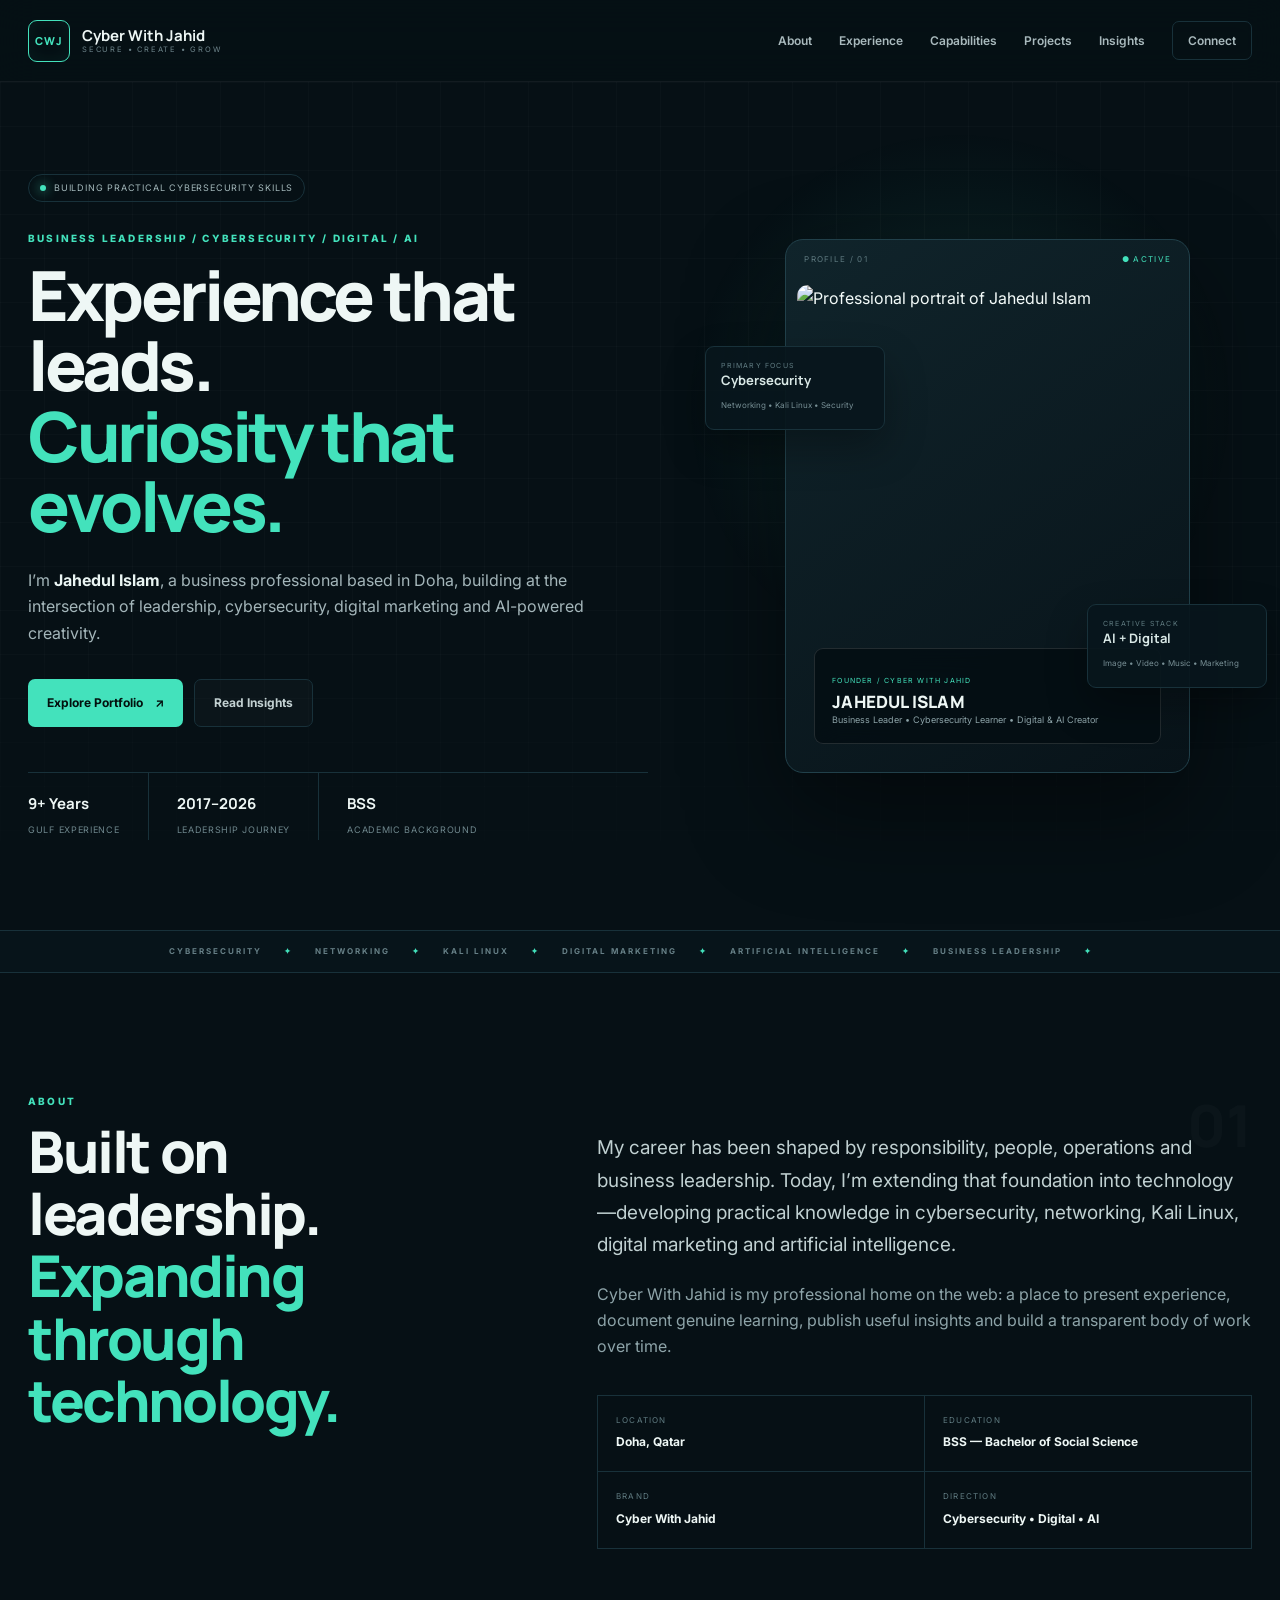
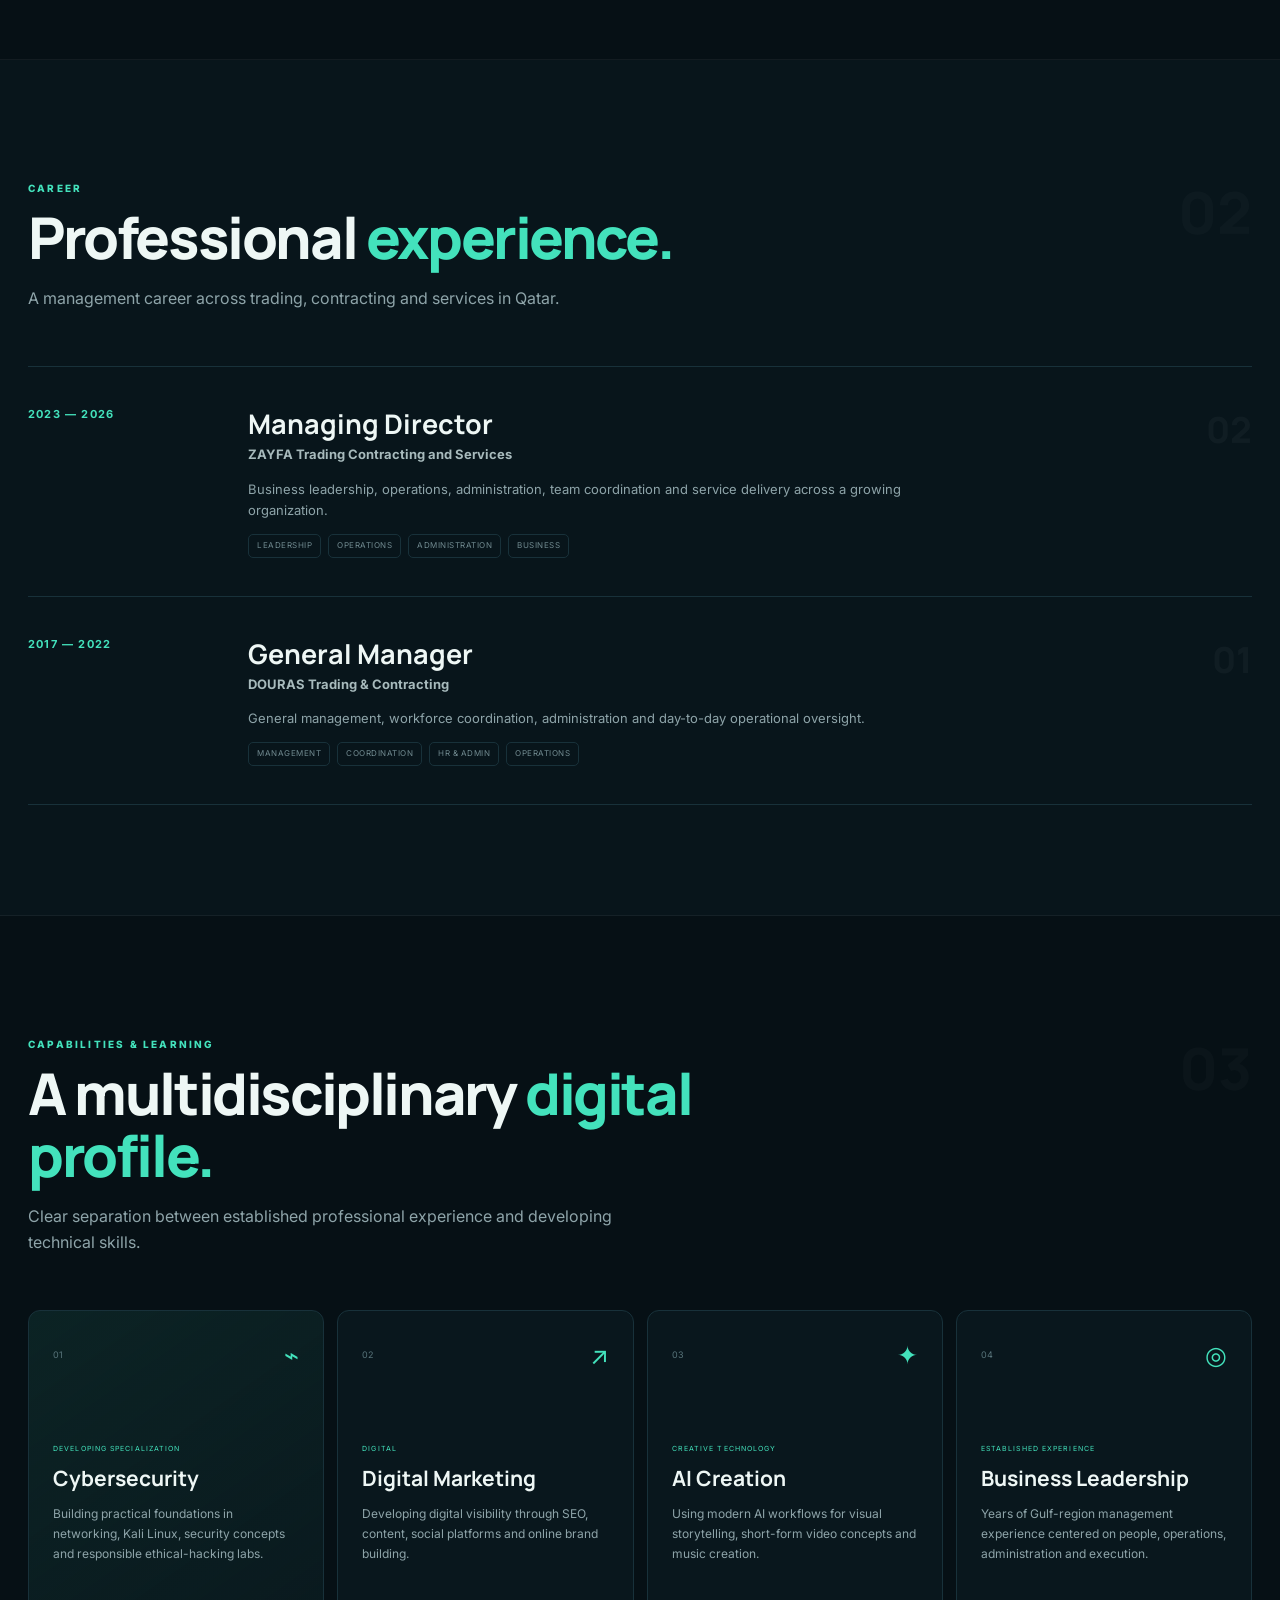
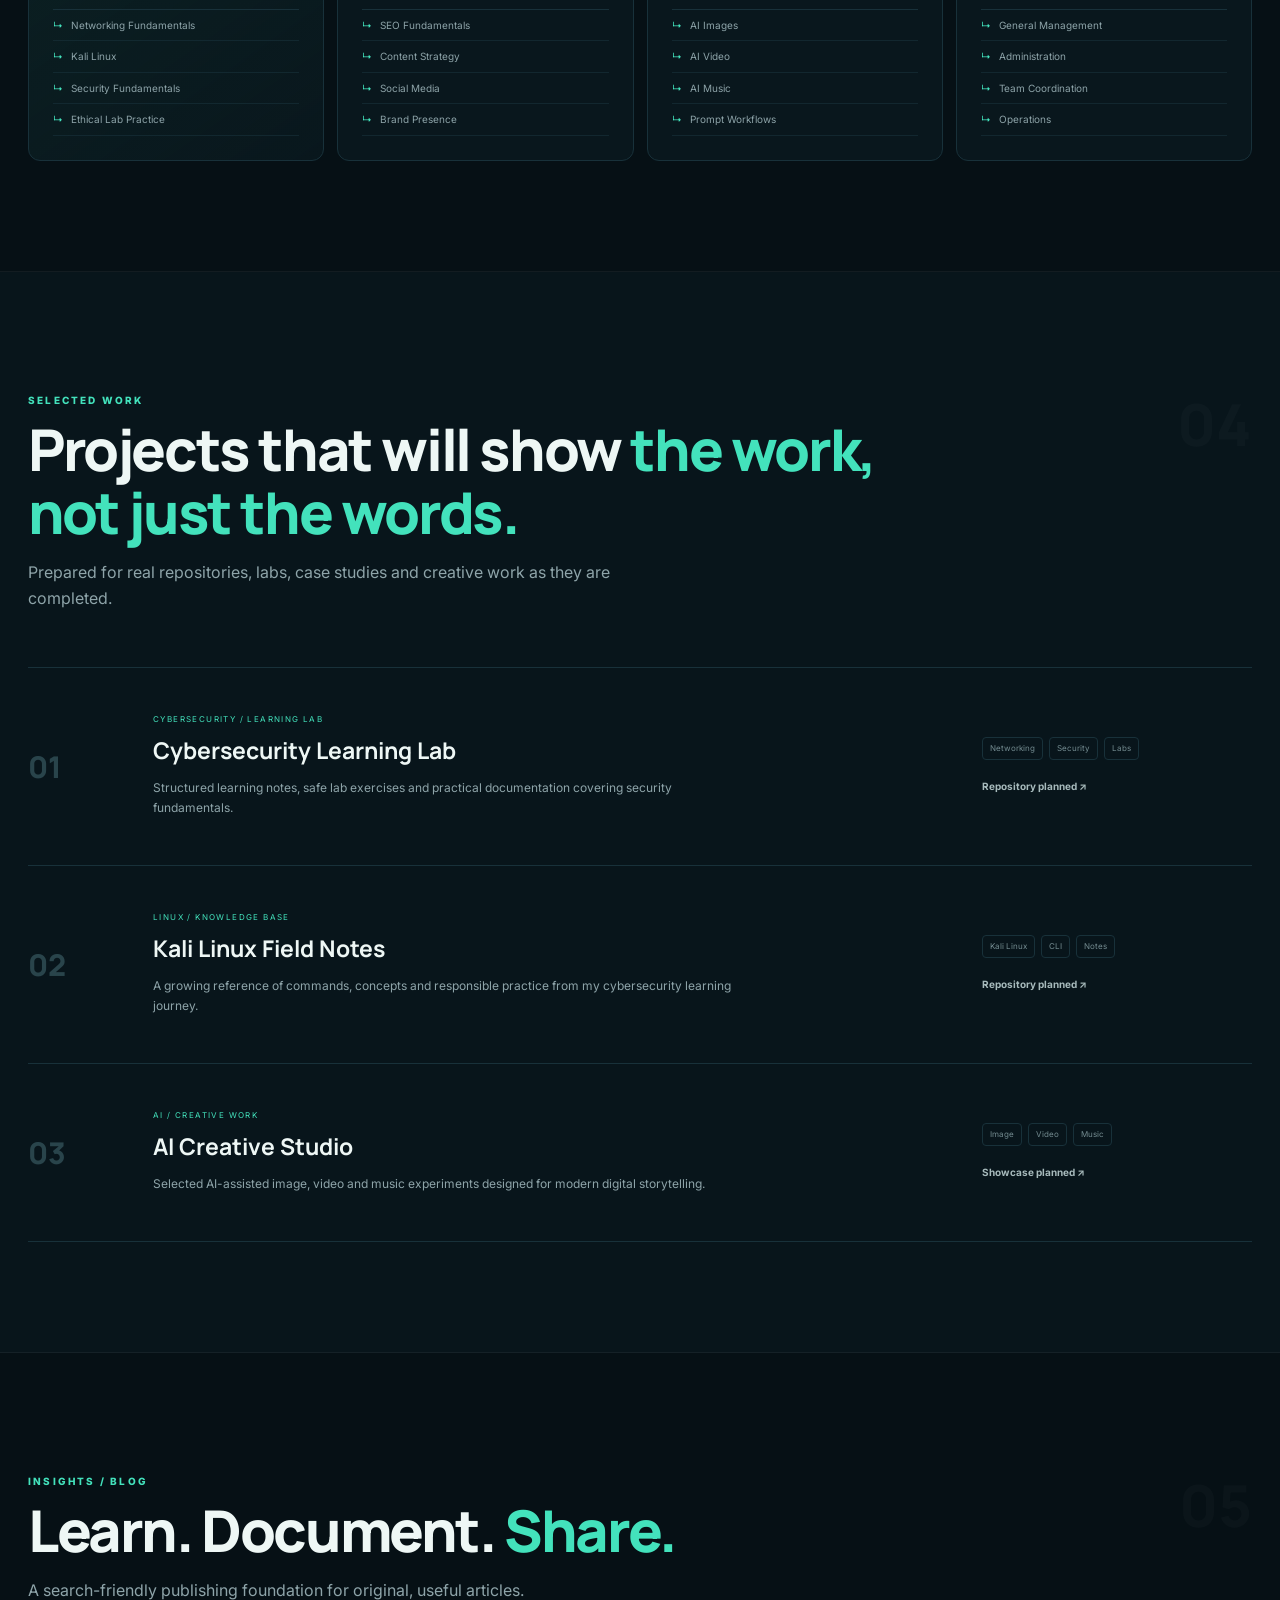
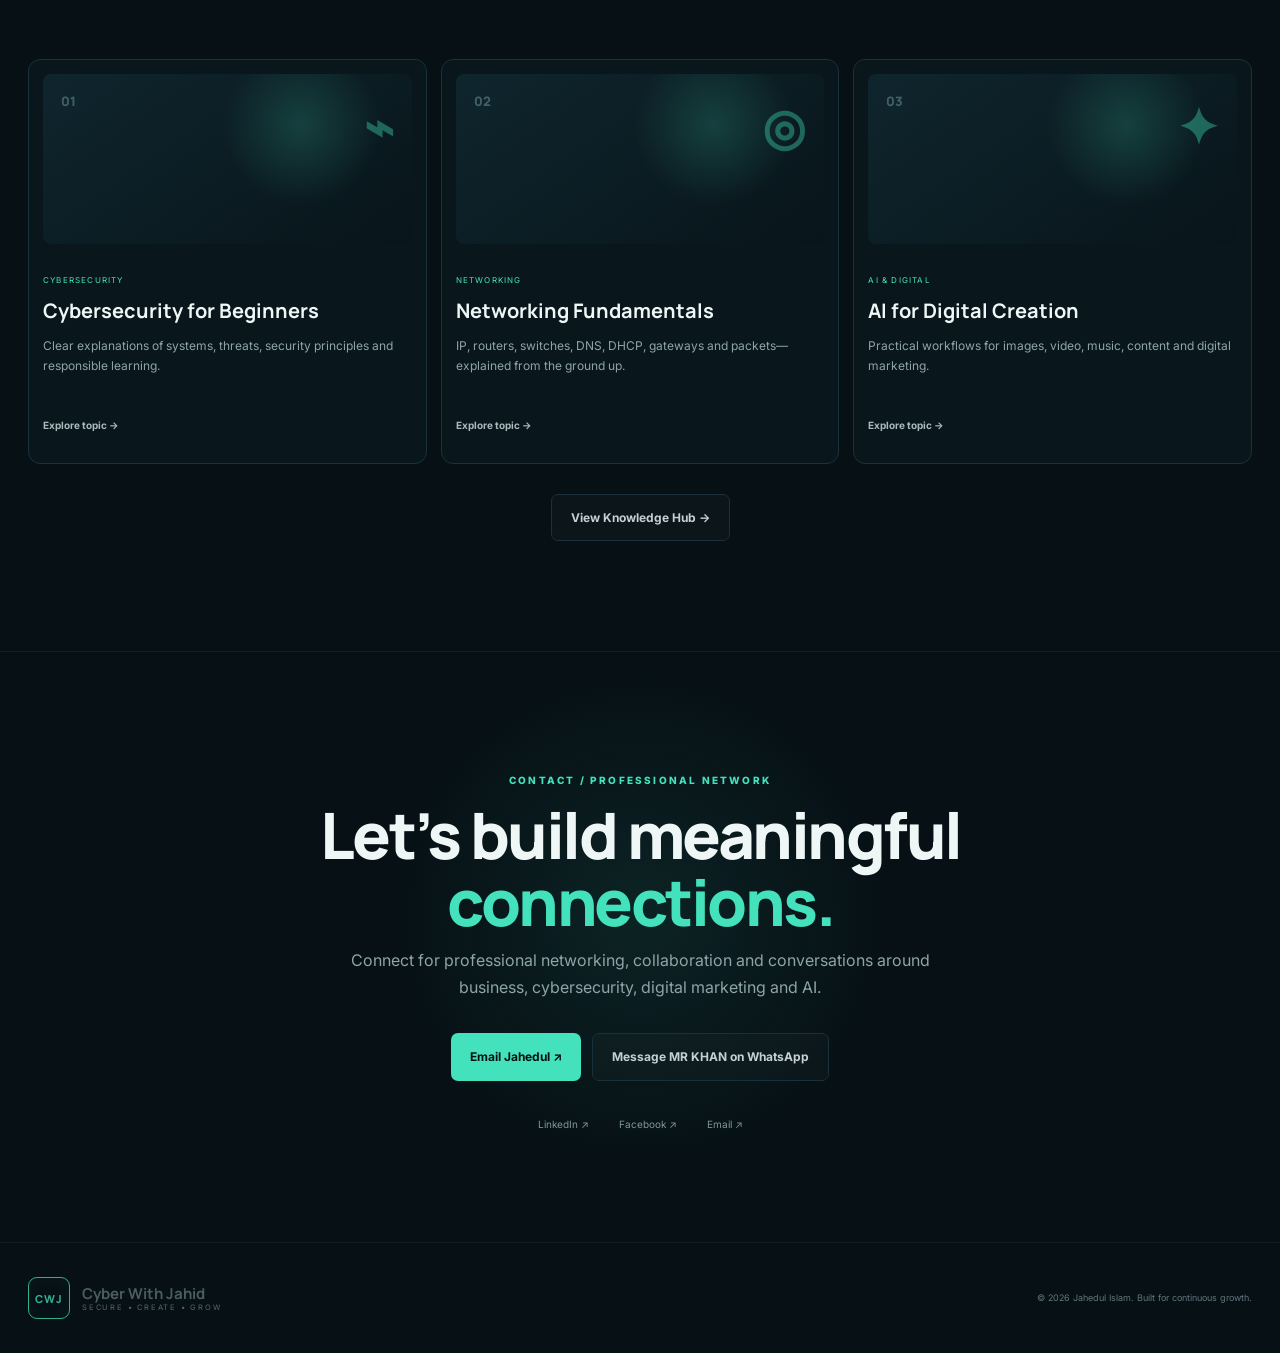
==== index.html @ 3c50b848 "Add files via upload" ====
<!doctype html>
<html lang="en">
<head>
<meta charset="utf-8">
<meta name="viewport" content="width=device-width,initial-scale=1">
<meta name="theme-color" content="#071217">
<title>Cyber With Jahid | Jahedul Islam — Business, Cybersecurity, Digital & AI</title>
<meta name="description" content="Cyber With Jahid is the professional portfolio and knowledge hub of Jahedul Islam, combining business leadership with cybersecurity learning, digital marketing and AI-powered creative work.">
<meta name="keywords" content="Cyber With Jahid, Jahedul Islam, cybersecurity, cyber security, ethical hacking learning, Kali Linux, networking, digital marketing, AI image creation, AI video creation, AI music creation, business leadership">
<meta name="author" content="Jahedul Islam">
<meta name="robots" content="index,follow,max-image-preview:large">
<meta property="og:type" content="website">
<meta property="og:title" content="Cyber With Jahid | Professional Portfolio">
<meta property="og:description" content="Business leadership. Cybersecurity learning. Digital marketing. AI-powered creation.">
<meta property="og:image" content="assets/jahedul-islam.png">
<link rel="canonical" href="https://YOUR-GITHUB-USERNAME.github.io/">
<link rel="stylesheet" href="style.css">
<script type="application/ld+json">
{"@context":"https://schema.org","@type":"Person","name":"Jahedul Islam","url":"https://YOUR-GITHUB-USERNAME.github.io/","image":"https://YOUR-GITHUB-USERNAME.github.io/assets/jahedul-islam.png","email":"mailto:mdjahidhasan1247@gmail.com","sameAs":["https://www.linkedin.com/in/jahedul-islamkhan","https://www.facebook.com/share/19UAAzh9RU/"],"knowsAbout":["Business Management","Cybersecurity","Networking","Kali Linux","Digital Marketing","Artificial Intelligence","AI Image Creation","AI Video Creation","AI Music Creation"]}
</script>
</head>
<body>
<div class="progress" id="progress"></div>
<header class="topbar">
  <a class="brand" href="#home" aria-label="Cyber With Jahid home">
    <span class="monogram">CWJ</span>
    <span class="brand-copy"><b>Cyber With Jahid</b><small>SECURE • CREATE • GROW</small></span>
  </a>
  <button class="menu" aria-label="Open navigation" aria-expanded="false">☰</button>
  <nav aria-label="Primary">
    <a href="#about">About</a><a href="#experience">Experience</a><a href="#capabilities">Capabilities</a>
    <a href="#projects">Projects</a><a href="blog.html">Insights</a><a href="#contact" class="nav-button">Connect</a>
  </nav>
</header>

<main>
<section class="hero" id="home">
  <div class="mesh"></div>
  <div class="hero-copy reveal">
    <div class="availability"><span></span> Building practical cybersecurity skills</div>
    <p class="overline">BUSINESS LEADERSHIP / CYBERSECURITY / DIGITAL / AI</p>
    <h1>Experience that leads.<br><em>Curiosity that evolves.</em></h1>
    <p class="lead">I’m <strong>Jahedul Islam</strong>, a business professional based in Doha, building at the intersection of leadership, cybersecurity, digital marketing and AI-powered creativity.</p>
    <div class="hero-actions">
      <a class="button primary" href="#projects">Explore Portfolio <span>↗</span></a>
      <a class="button ghost" href="blog.html">Read Insights</a>
    </div>
    <div class="proof">
      <div><b>9+ Years</b><span>Gulf Experience</span></div>
      <div><b>2017–2026</b><span>Leadership Journey</span></div>
      <div><b>BSS</b><span>Academic Background</span></div>
    </div>
  </div>
  <div class="visual reveal">
    <div class="frame">
      <div class="frame-top"><span>PROFILE / 01</span><span class="live">● ACTIVE</span></div>
      <img src="assets/jahedul-islam.png" alt="Professional portrait of Jahedul Islam">
      <div class="nameplate"><small>FOUNDER / CYBER WITH JAHID</small><strong>JAHEDUL ISLAM</strong><span>Business Leader • Cybersecurity Learner • Digital & AI Creator</span></div>
    </div>
    <div class="floating-card fc1"><small>PRIMARY FOCUS</small><b>Cybersecurity</b><span>Networking • Kali Linux • Security</span></div>
    <div class="floating-card fc2"><small>CREATIVE STACK</small><b>AI + Digital</b><span>Image • Video • Music • Marketing</span></div>
  </div>
</section>

<section class="ticker" aria-label="Focus areas"><div>CYBERSECURITY <i>✦</i> NETWORKING <i>✦</i> KALI LINUX <i>✦</i> DIGITAL MARKETING <i>✦</i> ARTIFICIAL INTELLIGENCE <i>✦</i> BUSINESS LEADERSHIP <i>✦</i></div></section>

<section class="section about" id="about">
  <div class="section-index">01</div>
  <div class="section-title reveal"><p class="overline">ABOUT</p><h2>Built on leadership.<br><span>Expanding through technology.</span></h2></div>
  <div class="about-content reveal">
    <p class="large-copy">My career has been shaped by responsibility, people, operations and business leadership. Today, I’m extending that foundation into technology—developing practical knowledge in cybersecurity, networking, Kali Linux, digital marketing and artificial intelligence.</p>
    <p>Cyber With Jahid is my professional home on the web: a place to present experience, document genuine learning, publish useful insights and build a transparent body of work over time.</p>
    <div class="facts">
      <div><small>LOCATION</small><b>Doha, Qatar</b></div><div><small>EDUCATION</small><b>BSS — Bachelor of Social Science</b></div>
      <div><small>BRAND</small><b>Cyber With Jahid</b></div><div><small>DIRECTION</small><b>Cybersecurity • Digital • AI</b></div>
    </div>
  </div>
</section>

<section class="section experience" id="experience">
 <div class="section-index">02</div>
 <div class="section-title reveal"><p class="overline">CAREER</p><h2>Professional <span>experience.</span></h2><p class="sub">A management career across trading, contracting and services in Qatar.</p></div>
 <div class="career reveal">
   <article><div class="career-date">2023 — 2026</div><div class="career-main"><span class="role-no">02</span><h3>Managing Director</h3><h4>ZAYFA Trading Contracting and Services</h4><p>Business leadership, operations, administration, team coordination and service delivery across a growing organization.</p><div class="chips"><span>Leadership</span><span>Operations</span><span>Administration</span><span>Business</span></div></div></article>
   <article><div class="career-date">2017 — 2022</div><div class="career-main"><span class="role-no">01</span><h3>General Manager</h3><h4>DOURAS Trading & Contracting</h4><p>General management, workforce coordination, administration and day-to-day operational oversight.</p><div class="chips"><span>Management</span><span>Coordination</span><span>HR & Admin</span><span>Operations</span></div></div></article>
 </div>
</section>

<section class="section capabilities" id="capabilities">
 <div class="section-index">03</div>
 <div class="section-title reveal"><p class="overline">CAPABILITIES & LEARNING</p><h2>A multidisciplinary <span>digital profile.</span></h2><p class="sub">Clear separation between established professional experience and developing technical skills.</p></div>
 <div class="cap-grid reveal">
  <article class="cap featured"><div class="cap-head"><span>01</span><i>⌁</i></div><small>DEVELOPING SPECIALIZATION</small><h3>Cybersecurity</h3><p>Building practical foundations in networking, Kali Linux, security concepts and responsible ethical-hacking labs.</p><ul><li>Networking Fundamentals</li><li>Kali Linux</li><li>Security Fundamentals</li><li>Ethical Lab Practice</li></ul></article>
  <article class="cap"><div class="cap-head"><span>02</span><i>↗</i></div><small>DIGITAL</small><h3>Digital Marketing</h3><p>Developing digital visibility through SEO, content, social platforms and online brand building.</p><ul><li>SEO Fundamentals</li><li>Content Strategy</li><li>Social Media</li><li>Brand Presence</li></ul></article>
  <article class="cap"><div class="cap-head"><span>03</span><i>✦</i></div><small>CREATIVE TECHNOLOGY</small><h3>AI Creation</h3><p>Using modern AI workflows for visual storytelling, short-form video concepts and music creation.</p><ul><li>AI Images</li><li>AI Video</li><li>AI Music</li><li>Prompt Workflows</li></ul></article>
  <article class="cap"><div class="cap-head"><span>04</span><i>◎</i></div><small>ESTABLISHED EXPERIENCE</small><h3>Business Leadership</h3><p>Years of Gulf-region management experience centered on people, operations, administration and execution.</p><ul><li>General Management</li><li>Administration</li><li>Team Coordination</li><li>Operations</li></ul></article>
 </div>
</section>

<section class="section projects" id="projects">
 <div class="section-index">04</div>
 <div class="section-title reveal"><p class="overline">SELECTED WORK</p><h2>Projects that will show <span>the work, not just the words.</span></h2><p class="sub">Prepared for real repositories, labs, case studies and creative work as they are completed.</p></div>
 <div class="project-list reveal">
  <article><div class="project-number">01</div><div><small>CYBERSECURITY / LEARNING LAB</small><h3>Cybersecurity Learning Lab</h3><p>Structured learning notes, safe lab exercises and practical documentation covering security fundamentals.</p></div><div class="project-meta"><span>Networking</span><span>Security</span><span>Labs</span><b>Repository planned ↗</b></div></article>
  <article><div class="project-number">02</div><div><small>LINUX / KNOWLEDGE BASE</small><h3>Kali Linux Field Notes</h3><p>A growing reference of commands, concepts and responsible practice from my cybersecurity learning journey.</p></div><div class="project-meta"><span>Kali Linux</span><span>CLI</span><span>Notes</span><b>Repository planned ↗</b></div></article>
  <article><div class="project-number">03</div><div><small>AI / CREATIVE WORK</small><h3>AI Creative Studio</h3><p>Selected AI-assisted image, video and music experiments designed for modern digital storytelling.</p></div><div class="project-meta"><span>Image</span><span>Video</span><span>Music</span><b>Showcase planned ↗</b></div></article>
 </div>
</section>

<section class="section insights" id="insights">
 <div class="section-index">05</div>
 <div class="section-title reveal"><p class="overline">INSIGHTS / BLOG</p><h2>Learn. Document. <span>Share.</span></h2><p class="sub">A search-friendly publishing foundation for original, useful articles.</p></div>
 <div class="insight-grid reveal">
   <a href="blog.html"><div class="article-art">01<span>⌁</span></div><small>CYBERSECURITY</small><h3>Cybersecurity for Beginners</h3><p>Clear explanations of systems, threats, security principles and responsible learning.</p><b>Explore topic →</b></a>
   <a href="blog.html"><div class="article-art">02<span>◎</span></div><small>NETWORKING</small><h3>Networking Fundamentals</h3><p>IP, routers, switches, DNS, DHCP, gateways and packets—explained from the ground up.</p><b>Explore topic →</b></a>
   <a href="blog.html"><div class="article-art">03<span>✦</span></div><small>AI & DIGITAL</small><h3>AI for Digital Creation</h3><p>Practical workflows for images, video, music, content and digital marketing.</p><b>Explore topic →</b></a>
 </div>
 <div class="blog-cta"><a class="button ghost" href="blog.html">View Knowledge Hub →</a></div>
</section>

<section class="contact section" id="contact">
 <div class="contact-box reveal">
  <p class="overline">CONTACT / PROFESSIONAL NETWORK</p>
  <h2>Let’s build meaningful <span>connections.</span></h2>
  <p>Connect for professional networking, collaboration and conversations around business, cybersecurity, digital marketing and AI.</p>
  <div class="hero-actions center">
    <a class="button primary" href="mailto:mdjahidhasan1247@gmail.com">Email Jahedul ↗</a>
    <a class="button ghost" href="https://wa.me/97460007269" target="_blank" rel="noopener">Message MR KHAN on WhatsApp</a>
  </div>
  <div class="social-row"><a href="https://www.linkedin.com/in/jahedul-islamkhan" target="_blank" rel="noopener">LinkedIn ↗</a><a href="https://www.facebook.com/share/19UAAzh9RU/" target="_blank" rel="noopener">Facebook ↗</a><a href="mailto:mdjahidhasan1247@gmail.com">Email ↗</a></div>
 </div>
</section>
</main>
<footer><a class="brand" href="#home"><span class="monogram">CWJ</span><span class="brand-copy"><b>Cyber With Jahid</b><small>SECURE • CREATE • GROW</small></span></a><p>© <span id="year"></span> Jahedul Islam. Built for continuous growth.</p></footer>
<script src="script.js"></script>
</body></html>
---- style.css ----
@import url('https://fonts.googleapis.com/css2?family=Inter:wght@400;500;600;700&family=Manrope:wght@600;700;800&display=swap');
:root{--bg:#061015;--bg2:#08151b;--panel:#0b1a21;--panel2:#0e2028;--ink:#eef7f5;--muted:#8ea4a9;--soft:#b9c9cb;--accent:#43e2bc;--accent2:#79f1d4;--line:#18313a;--max:1240px}
*{box-sizing:border-box}html{scroll-behavior:smooth}body{margin:0;background:var(--bg);color:var(--ink);font-family:Inter,Arial,sans-serif;line-height:1.65}a{text-decoration:none;color:inherit}.progress{position:fixed;z-index:100;top:0;left:0;height:2px;width:0;background:var(--accent)}
.topbar{height:82px;position:sticky;top:0;z-index:50;padding:0 max(28px,calc((100vw - var(--max))/2));display:flex;align-items:center;justify-content:space-between;background:rgba(6,16,21,.88);border-bottom:1px solid rgba(255,255,255,.055);backdrop-filter:blur(18px)}
.brand{display:flex;align-items:center;gap:12px}.monogram{width:42px;height:42px;border:1px solid var(--accent);border-radius:9px;display:grid;place-items:center;color:var(--accent);font:800 11px Manrope;letter-spacing:.7px;box-shadow:inset 0 0 18px rgba(67,226,188,.06)}.brand-copy b{display:block;font:700 15px Manrope}.brand-copy small{display:block;color:#6e858b;font-size:7.5px;letter-spacing:1.8px;margin-top:-2px}.topbar nav{display:flex;gap:27px;align-items:center;font-size:12px;font-weight:600;color:#a9babd}.topbar nav a:hover{color:var(--accent)}.nav-button{padding:9px 15px;border:1px solid var(--line);border-radius:7px}.menu{display:none;border:0;background:none;color:white;font-size:24px}
.hero{min-height:790px;position:relative;display:grid;grid-template-columns:1.08fr .92fr;align-items:center;gap:75px;padding:90px max(28px,calc((100vw - var(--max))/2));overflow:hidden}.mesh{position:absolute;inset:0;background:radial-gradient(circle at 75% 38%,rgba(67,226,188,.12),transparent 25%),linear-gradient(rgba(255,255,255,.018) 1px,transparent 1px),linear-gradient(90deg,rgba(255,255,255,.018) 1px,transparent 1px);background-size:auto,44px 44px,44px 44px;mask-image:linear-gradient(to bottom,#000 65%,transparent)}
.hero-copy,.visual{position:relative;z-index:2}.availability{display:inline-flex;gap:8px;align-items:center;border:1px solid var(--line);border-radius:50px;padding:6px 11px;color:#a4b8bb;font-size:9px;letter-spacing:.8px;text-transform:uppercase}.availability span{width:6px;height:6px;border-radius:50%;background:var(--accent);box-shadow:0 0 12px var(--accent)}.overline{font-size:10px;letter-spacing:2.2px;color:var(--accent);font-weight:800}.hero .overline{margin-top:28px}.hero h1{font:800 clamp(48px,5.4vw,76px)/1.02 Manrope;letter-spacing:-3.4px;margin:13px 0 25px}.hero h1 em{font-style:normal;color:var(--accent)}.lead{max-width:690px;font-size:16px;color:#a4b6ba}.lead strong{color:#eaf5f3}.hero-actions{display:flex;gap:11px;margin:33px 0}.button{display:inline-flex;gap:12px;align-items:center;justify-content:center;padding:13px 19px;border-radius:7px;font-size:12px;font-weight:700;transition:.2s}.button:hover{transform:translateY(-2px)}.primary{background:var(--accent);color:#03110e}.ghost{border:1px solid var(--line);background:rgba(255,255,255,.018);color:#c3d1d2}.proof{display:flex;gap:0;margin-top:45px;border-top:1px solid var(--line);max-width:650px}.proof div{padding:20px 28px 0 0;margin-right:28px;border-right:1px solid var(--line)}.proof div:last-child{border:0}.proof b{display:block;font:700 15px Manrope}.proof span{color:#6f878d;font-size:9px;text-transform:uppercase;letter-spacing:.7px}
.visual{display:flex;justify-content:center}.frame{width:min(405px,85%);padding:11px;border:1px solid #21404a;border-radius:18px;background:linear-gradient(145deg,#10242b,#081319);box-shadow:0 40px 100px rgba(0,0,0,.45);position:relative}.frame-top{height:34px;padding:2px 7px;display:flex;justify-content:space-between;color:#5f7a80;font-size:8px;letter-spacing:1.3px}.live{color:var(--accent)}.frame img{display:block;width:100%;aspect-ratio:4/5;object-fit:cover;object-position:50% 12%;border-radius:11px;filter:saturate(.83) contrast(1.04)}.nameplate{position:absolute;left:28px;right:28px;bottom:28px;padding:15px 17px;background:rgba(4,14,18,.84);border:1px solid rgba(255,255,255,.12);border-radius:9px;backdrop-filter:blur(12px)}.nameplate small{color:var(--accent);font-size:7px;letter-spacing:1.2px}.nameplate strong{display:block;font:800 17px Manrope;letter-spacing:.2px}.nameplate span{display:block;color:#8da3a8;font-size:9px}.floating-card{position:absolute;padding:13px 15px;background:rgba(8,22,28,.93);border:1px solid var(--line);border-radius:9px;box-shadow:0 18px 40px rgba(0,0,0,.3);min-width:180px}.floating-card small{display:block;color:#607c82;font-size:7px;letter-spacing:1.2px}.floating-card b{display:block;font:700 13px Manrope;color:#d9e8e6}.floating-card span{font-size:8px;color:#789096}.fc1{left:-18px;top:20%}.fc2{right:-15px;bottom:16%}
.ticker{overflow:hidden;border-top:1px solid var(--line);border-bottom:1px solid var(--line);padding:14px 0;background:#07141a;color:#678087;white-space:nowrap;font-size:8px;letter-spacing:2px;font-weight:700}.ticker div{text-align:center}.ticker i{font-style:normal;color:var(--accent);padding:0 18px}
.section{position:relative;padding:110px max(28px,calc((100vw - var(--max))/2));border-bottom:1px solid rgba(255,255,255,.05)}.section-index{position:absolute;top:112px;right:max(28px,calc((100vw - var(--max))/2));font:800 58px Manrope;color:rgba(255,255,255,.025)}.section-title{max-width:850px;margin-bottom:55px}.section-title h2{font:800 clamp(38px,4.5vw,60px)/1.08 Manrope;letter-spacing:-2.4px;margin:10px 0}.section-title h2 span{color:var(--accent)}.sub{color:var(--muted);max-width:650px}.about{display:grid;grid-template-columns:.85fr 1.15fr;gap:85px}.about .section-title{margin:0}.about-content{padding-top:30px}.large-copy{font-size:19px;color:#c0d0d1;line-height:1.7}.about-content>p:not(.large-copy){color:var(--muted)}.facts{display:grid;grid-template-columns:1fr 1fr;margin-top:35px;border-top:1px solid var(--line);border-left:1px solid var(--line)}.facts div{padding:18px;border-right:1px solid var(--line);border-bottom:1px solid var(--line)}.facts small{display:block;color:#607b81;font-size:8px;letter-spacing:1.2px}.facts b{font-size:12px}
.experience,.projects{background:var(--bg2)}.career{border-top:1px solid var(--line)}.career article{display:grid;grid-template-columns:220px 1fr;padding:38px 0;border-bottom:1px solid var(--line)}.career-date{font-size:11px;letter-spacing:1.2px;color:var(--accent);font-weight:700}.career-main{position:relative}.role-no{position:absolute;right:0;top:0;font:800 36px Manrope;color:rgba(255,255,255,.035)}.career h3{font:700 27px Manrope;margin:0}.career h4{margin:2px 0 12px;color:#a7babc;font-size:13px}.career p{color:var(--muted);max-width:720px;font-size:13px}.chips{display:flex;gap:7px;flex-wrap:wrap}.chips span{border:1px solid var(--line);border-radius:5px;padding:4px 8px;color:#718a90;font-size:8px;text-transform:uppercase;letter-spacing:.5px}
.cap-grid{display:grid;grid-template-columns:repeat(4,1fr);gap:13px}.cap{min-height:390px;padding:24px;border:1px solid var(--line);border-radius:12px;background:#09171d;transition:.25s}.cap:hover{transform:translateY(-4px);border-color:#2d5a5b}.cap.featured{background:linear-gradient(145deg,rgba(67,226,188,.09),#09171d)}.cap-head{display:flex;justify-content:space-between;align-items:center;margin-bottom:55px}.cap-head span{color:#58747a;font-size:9px}.cap-head i{font-style:normal;color:var(--accent);font-size:25px}.cap>small{font-size:7px;color:var(--accent);letter-spacing:1.1px}.cap h3{font:700 21px Manrope;margin:6px 0 10px}.cap p{font-size:12px;color:var(--muted);min-height:80px}.cap ul{padding:0;margin:25px 0 0;list-style:none;border-top:1px solid var(--line)}.cap li{font-size:10px;color:#8da3a8;padding:7px 0;border-bottom:1px solid rgba(24,49,58,.65)}.cap li:before{content:"↳";color:var(--accent);margin-right:8px}
.project-list{border-top:1px solid var(--line)}.project-list article{display:grid;grid-template-columns:90px 1fr 270px;gap:35px;align-items:center;padding:35px 0;border-bottom:1px solid var(--line)}.project-number{font:800 30px Manrope;color:#29444b}.project-list small{color:var(--accent);font-size:8px;letter-spacing:1.4px}.project-list h3{font:700 23px Manrope;margin:5px 0}.project-list p{font-size:12px;color:var(--muted);max-width:600px}.project-meta{display:flex;gap:6px;flex-wrap:wrap}.project-meta span{font-size:8px;padding:4px 7px;border:1px solid var(--line);border-radius:4px;color:#748c91}.project-meta b{display:block;width:100%;margin-top:12px;color:#a7babc;font-size:10px}
.insight-grid{display:grid;grid-template-columns:repeat(3,1fr);gap:14px}.insight-grid>a{border:1px solid var(--line);border-radius:12px;padding:14px 14px 26px;background:#09171d;transition:.25s}.insight-grid>a:hover{transform:translateY(-4px);border-color:#2d5a5b}.article-art{height:170px;border-radius:8px;background:radial-gradient(circle at 70% 30%,rgba(67,226,188,.18),transparent 28%),linear-gradient(145deg,#0f252d,#08151a);display:flex;align-items:flex-start;justify-content:space-between;padding:18px;color:#426069;font:800 13px Manrope;margin-bottom:20px}.article-art span{font-size:50px;color:rgba(67,226,188,.38)}.insight-grid small{color:var(--accent);font-size:8px;letter-spacing:1.2px}.insight-grid h3{font:700 20px Manrope;margin:7px 0}.insight-grid p{font-size:12px;color:var(--muted);min-height:62px}.insight-grid b{font-size:10px;color:#a8babc}.blog-cta{text-align:center;margin-top:30px}
.contact{background:radial-gradient(circle at 50% 45%,rgba(67,226,188,.09),transparent 35%);text-align:center}.contact-box{max-width:850px;margin:auto}.contact h2{font:800 clamp(42px,5vw,65px)/1.05 Manrope;letter-spacing:-2.5px;margin:12px 0}.contact h2 span{color:var(--accent)}.contact-box>p:not(.overline){color:var(--muted);max-width:650px;margin:0 auto}.center{justify-content:center}.social-row{display:flex;justify-content:center;gap:30px;margin-top:35px;font-size:10px;color:#7f979c}.social-row a:hover{color:var(--accent)}
footer{min-height:110px;padding:25px max(28px,calc((100vw - var(--max))/2));display:flex;align-items:center;justify-content:space-between;color:#60777d;font-size:9px}footer .brand{opacity:.75}
.reveal{opacity:0;transform:translateY(18px);transition:opacity .7s ease,transform .7s ease}.reveal.visible{opacity:1;transform:none}
.blog-shell{max-width:1120px;margin:auto;padding:100px 28px}.blog-hero{padding-bottom:55px;border-bottom:1px solid var(--line)}.blog-hero h1{font:800 clamp(46px,6vw,76px)/1.02 Manrope;letter-spacing:-3px;margin:10px 0}.blog-hero h1 span{color:var(--accent)}.blog-hero p{max-width:680px;color:var(--muted)}.category-bar{display:flex;gap:8px;flex-wrap:wrap;margin:30px 0}.category-bar span{border:1px solid var(--line);padding:6px 10px;border-radius:5px;font-size:9px;color:#8ba0a5}.blog-grid{display:grid;grid-template-columns:repeat(2,1fr);gap:14px;margin-top:45px}.post{border:1px solid var(--line);border-radius:12px;padding:25px;background:var(--panel)}.post small{color:var(--accent);font-size:8px;letter-spacing:1.2px}.post h2{font:700 24px Manrope;margin:8px 0}.post p{font-size:12px;color:var(--muted)}.post b{font-size:10px;color:#a8babc}
@media(max-width:980px){.topbar nav{display:none;position:absolute;top:82px;left:0;right:0;padding:25px;background:#061015;border-bottom:1px solid var(--line);flex-direction:column}.topbar nav.open{display:flex}.menu{display:block}.hero{grid-template-columns:1fr;padding-top:65px}.visual{margin-top:30px}.about{grid-template-columns:1fr;gap:15px}.cap-grid{grid-template-columns:repeat(2,1fr)}.project-list article{grid-template-columns:60px 1fr}.project-meta{grid-column:2}.insight-grid{grid-template-columns:1fr}.ticker div{text-align:left;padding-left:20px}.fc1{left:0}.fc2{right:0}}
@media(max-width:600px){.hero,.section{padding-left:20px;padding-right:20px}.hero h1{letter-spacing:-2.4px}.proof{display:grid;grid-template-columns:repeat(3,1fr)}.proof div{padding-right:10px;margin-right:10px}.proof b{font-size:12px}.proof span{font-size:7px}.floating-card{display:none}.frame{width:95%}.hero-actions{flex-direction:column}.button{width:100%}.section-index{display:none}.section-title h2,.contact h2{letter-spacing:-1.7px}.facts{grid-template-columns:1fr}.career article{grid-template-columns:1fr;gap:10px}.cap-grid{grid-template-columns:1fr}.project-list article{grid-template-columns:1fr;gap:8px}.project-number{font-size:20px}.project-meta{grid-column:auto}.blog-grid{grid-template-columns:1fr}.social-row{gap:16px;flex-wrap:wrap}footer{display:block;text-align:center}footer .brand{justify-content:center;margin-bottom:18px}}
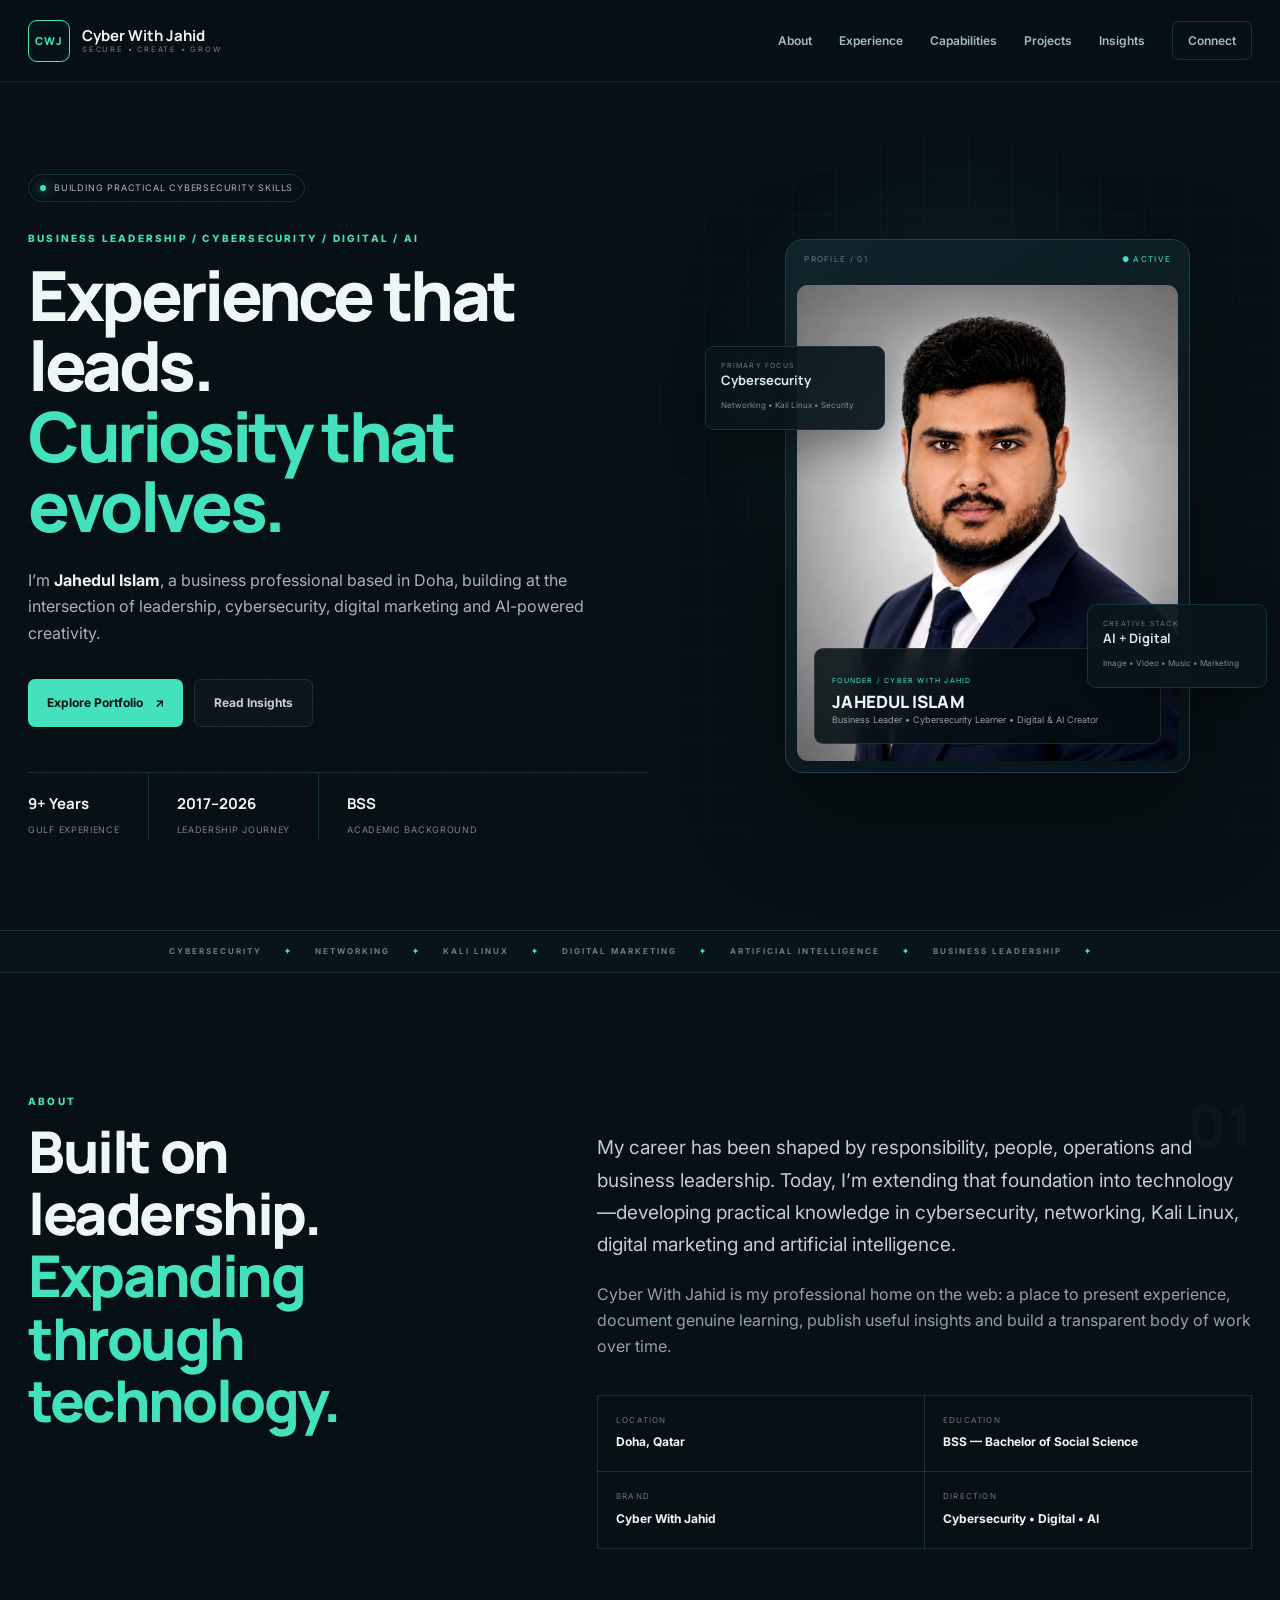
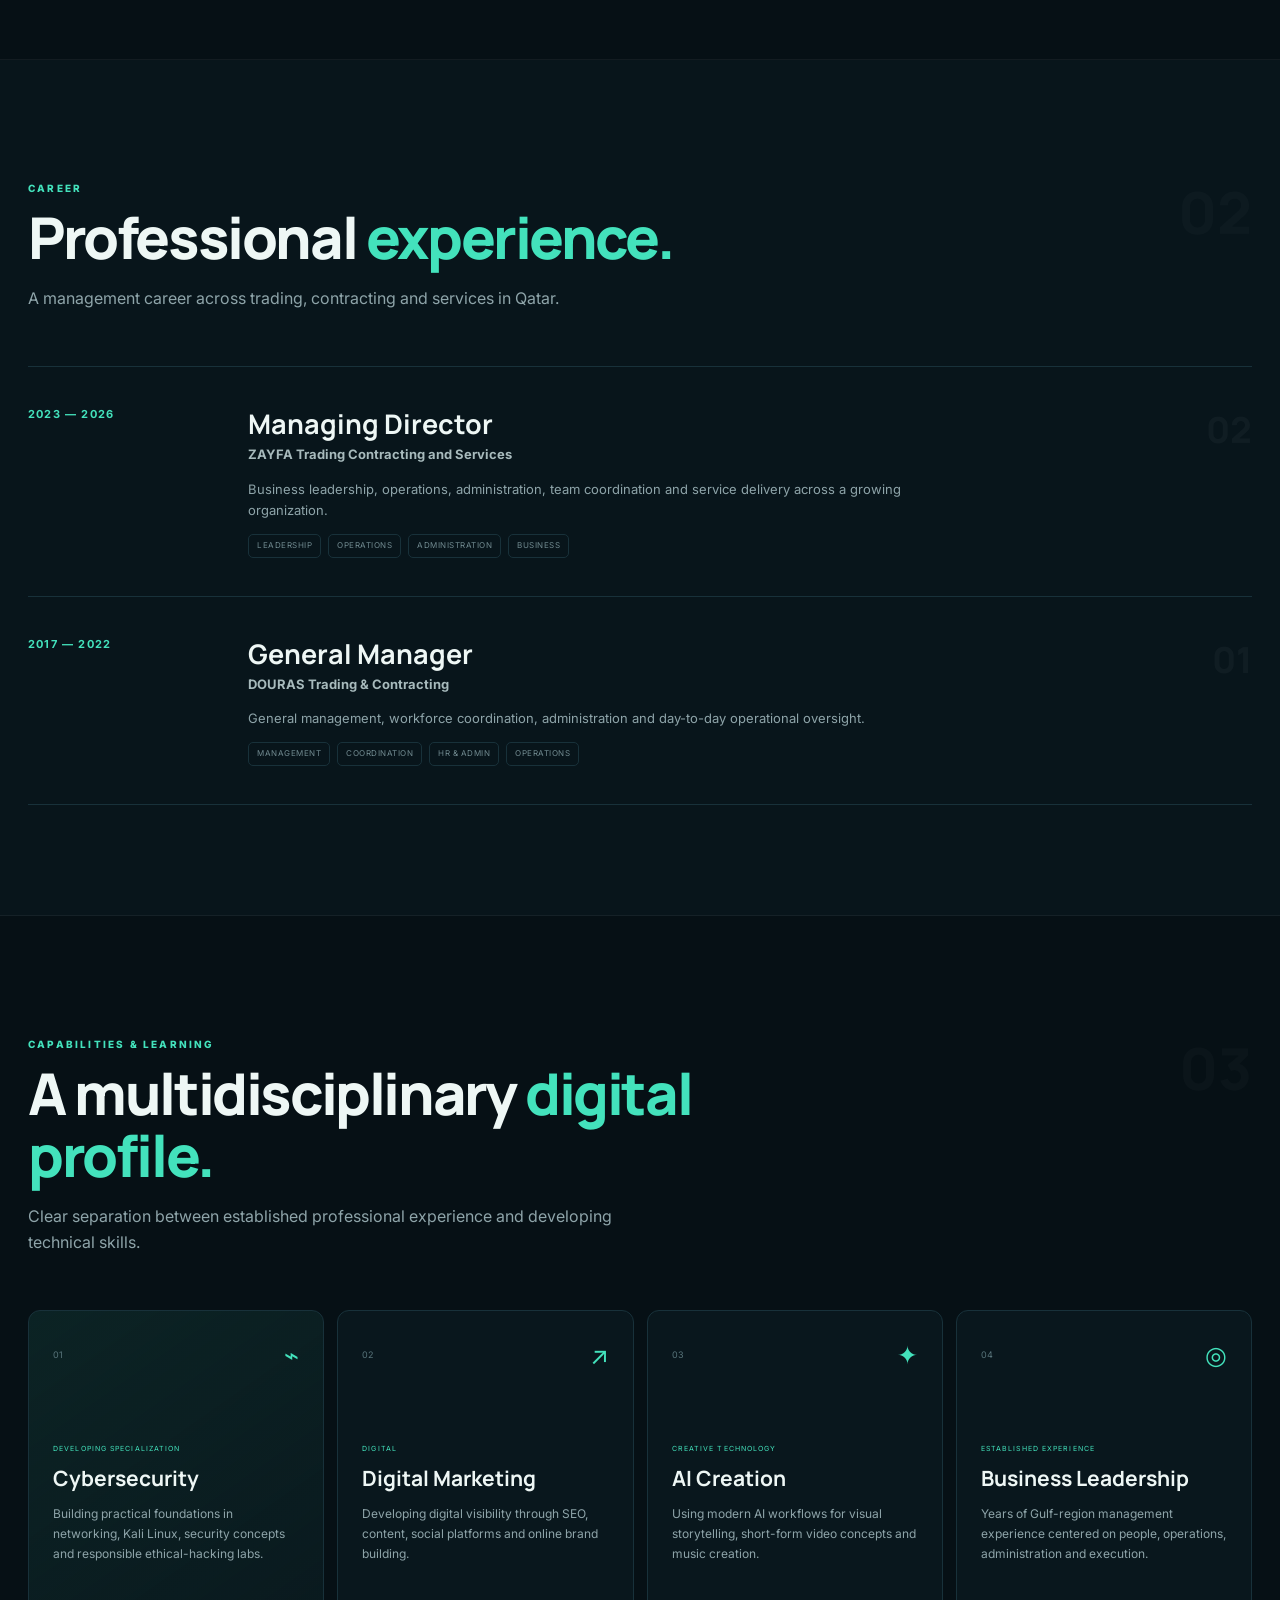
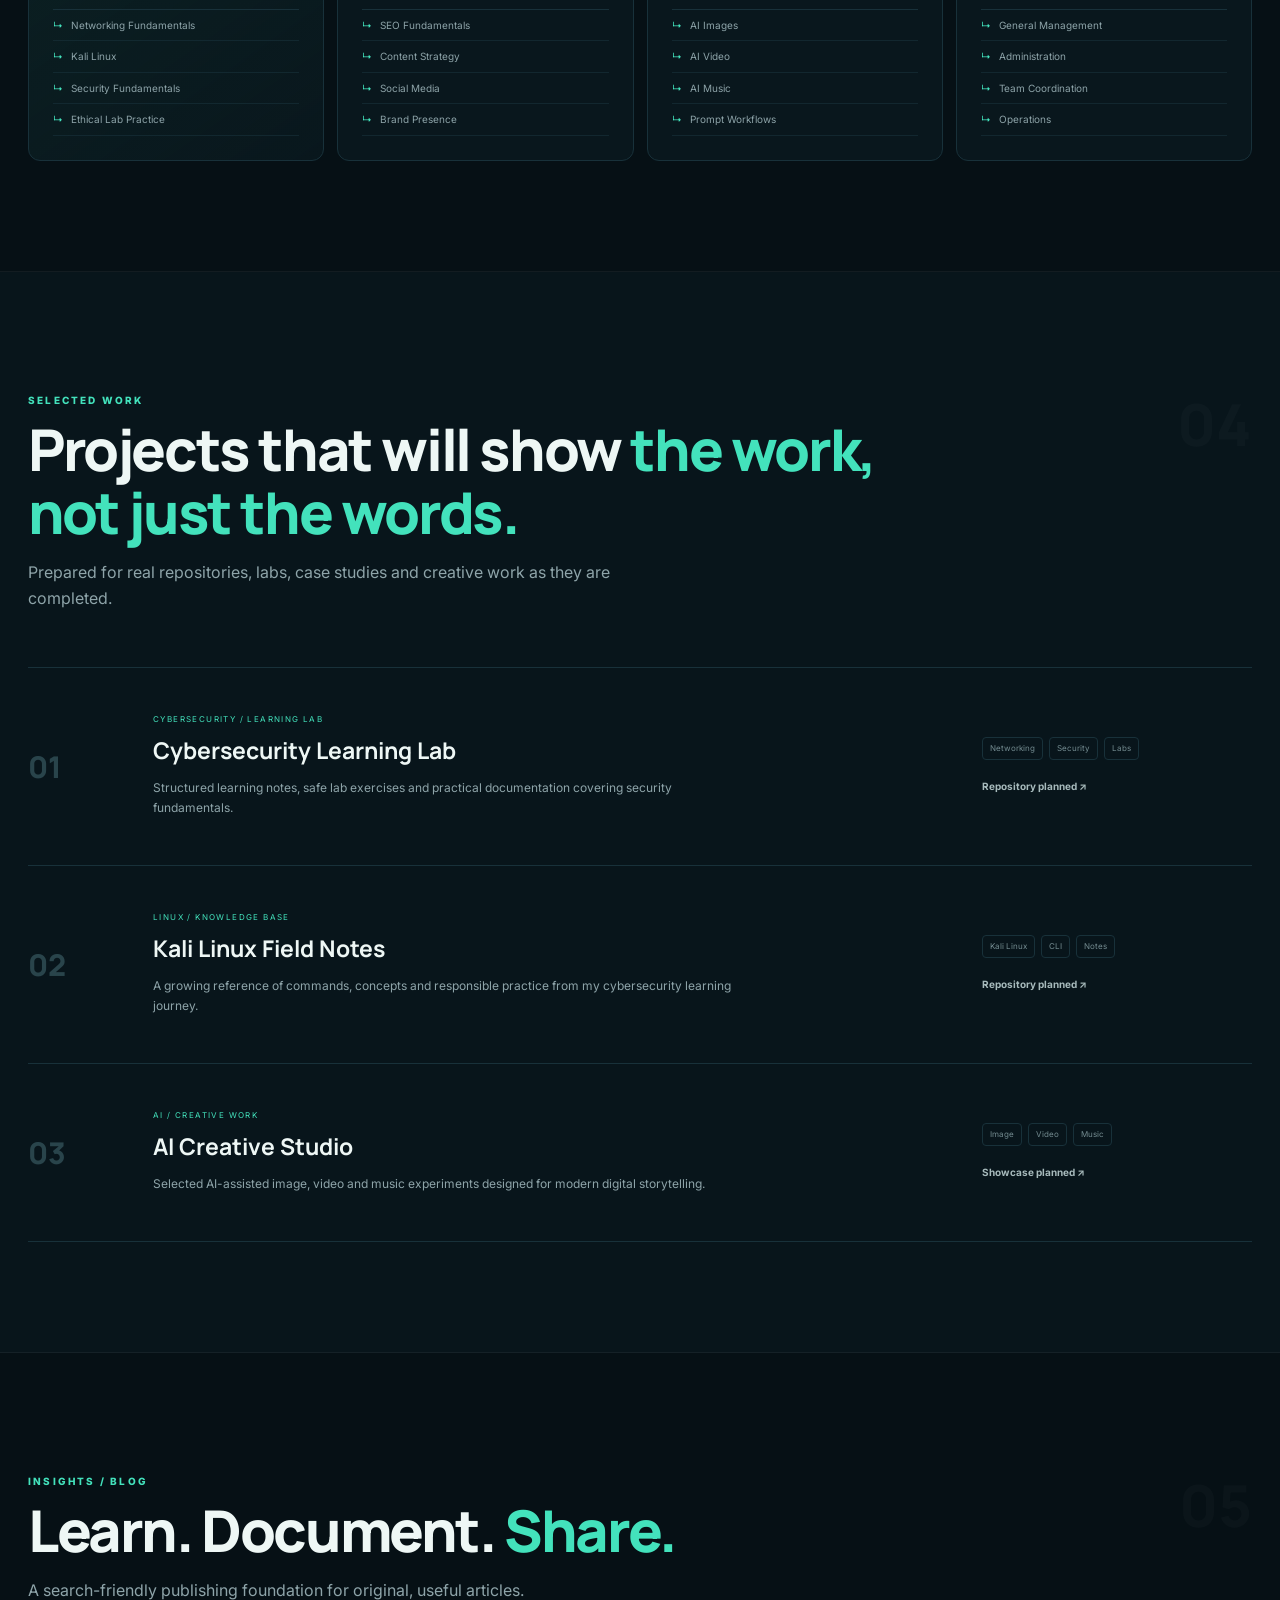
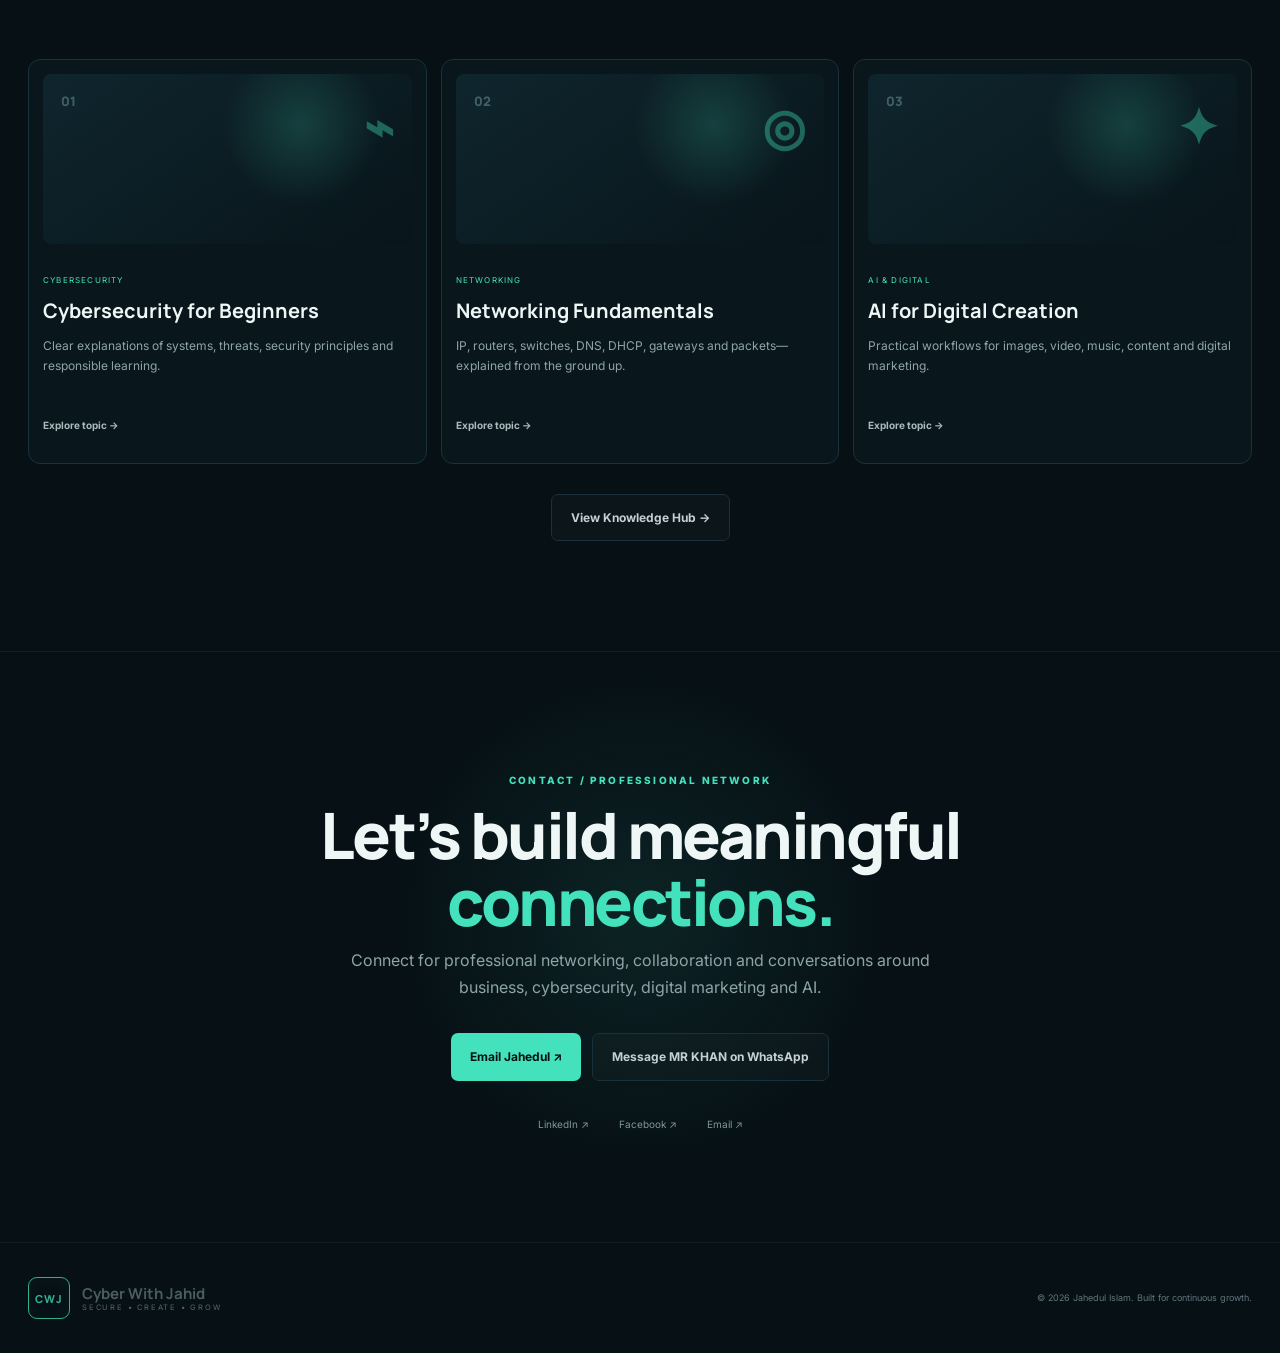
==== commit 86e77374: "Update index.html" ====
--- a/index.html
+++ b/index.html
@@ -12,7 +12,7 @@
 <meta property="og:type" content="website">
 <meta property="og:title" content="Cyber With Jahid | Professional Portfolio">
 <meta property="og:description" content="Business leadership. Cybersecurity learning. Digital marketing. AI-powered creation.">
-<meta property="og:image" content="assets/jahedul-islam.png">
+<meta property="og:image" content="jahedul-islam.png">
 <link rel="canonical" href="https://YOUR-GITHUB-USERNAME.github.io/">
 <link rel="stylesheet" href="style.css">
 <script type="application/ld+json">
@@ -54,7 +54,7 @@
   <div class="visual reveal">
     <div class="frame">
       <div class="frame-top"><span>PROFILE / 01</span><span class="live">● ACTIVE</span></div>
-      <img src="assets/jahedul-islam.png" alt="Professional portrait of Jahedul Islam">
+      <img src="jahedul-islam.png" alt="Professional portrait of Jahedul Islam">
       <div class="nameplate"><small>FOUNDER / CYBER WITH JAHID</small><strong>JAHEDUL ISLAM</strong><span>Business Leader • Cybersecurity Learner • Digital & AI Creator</span></div>
     </div>
     <div class="floating-card fc1"><small>PRIMARY FOCUS</small><b>Cybersecurity</b><span>Networking • Kali Linux • Security</span></div>
@@ -133,4 +133,4 @@
 </main>
 <footer><a class="brand" href="#home"><span class="monogram">CWJ</span><span class="brand-copy"><b>Cyber With Jahid</b><small>SECURE • CREATE • GROW</small></span></a><p>© <span id="year"></span> Jahedul Islam. Built for continuous growth.</p></footer>
 <script src="script.js"></script>
-</body></html>+</body></html>
